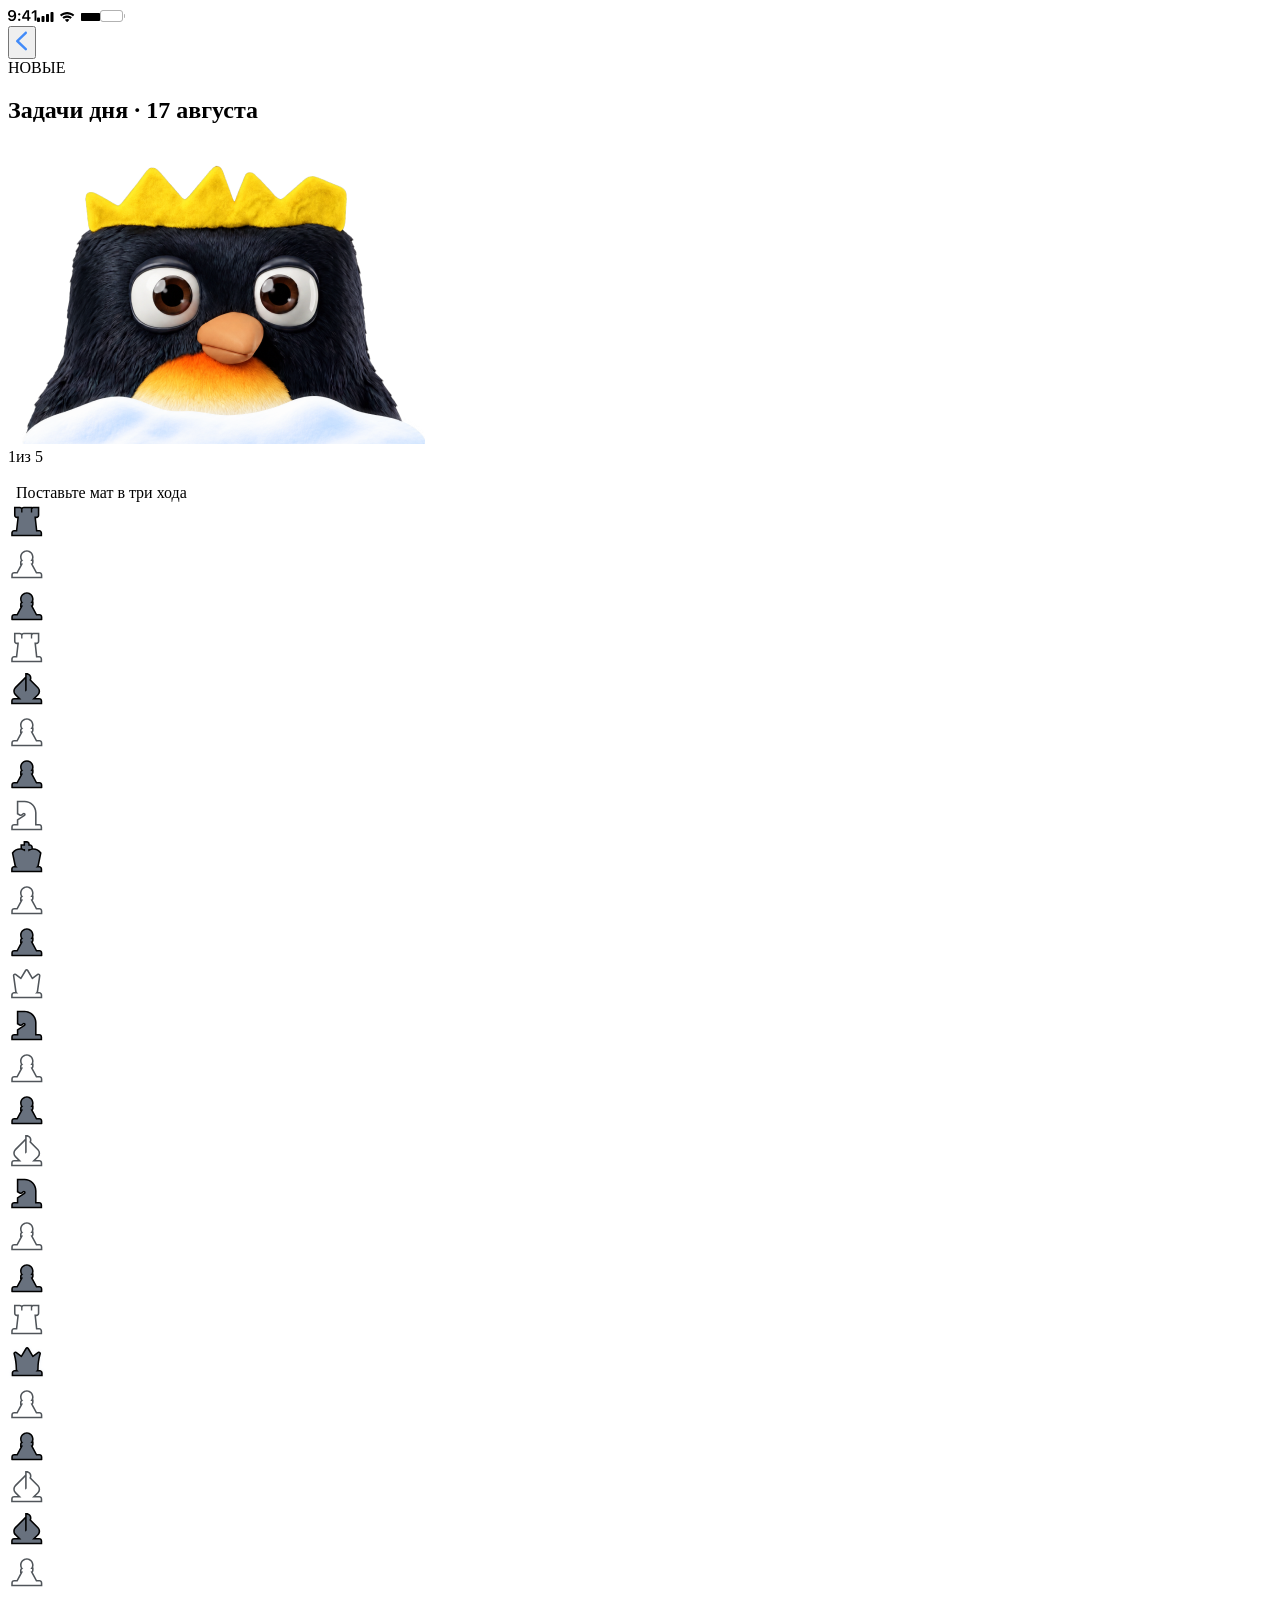
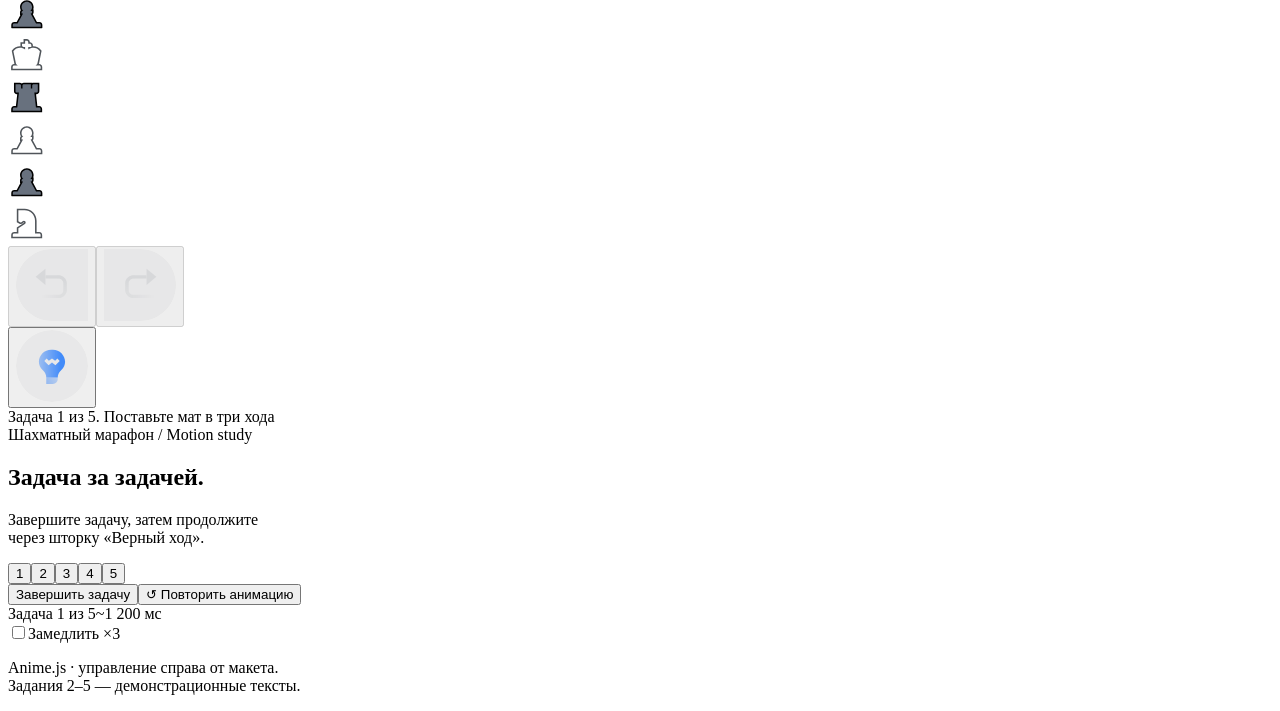
==== daily-tasks-animation/index.html @ 8bf57695 "Add approved daily tasks prototype with Figma artwork and result sheet" ====
<!doctype html><html lang="ru"><meta charset="utf-8"><meta name="viewport" content="width=device-width,initial-scale=1"><title>Шахматный марафон · Задачи дня</title><link rel="stylesheet" href="styles.css"><main class="studio"><section class="device" aria-label="Экран задач дня"><div class="statusbar"><img class="time" src="[data-uri]" alt="9:41"><img class="signal" src="[data-uri]" alt=""><img class="battery" src="[data-uri]" alt=""></div><div class="appbar"><button class="back" aria-label="Назад"><img src="[data-uri]" alt=""></button><div class="progress"><i></i></div></div><div class="task-card"><div class="caption">НОВЫЕ</div><h2>Задачи дня · 17 августа</h2></div><img class="mascot" src="[data-uri]" alt="Пингвин в короне"><div class="count" aria-hidden="true"><span class="digit-window"><span id="digit" class="digit">1</span><span id="incoming" class="digit"></span></span><span>из 5</span></div><div class="bubble" id="bubble" aria-hidden="true"><img class="tail" src="[data-uri]" alt=""><span id="copy">Поставьте мат в три хода</span></div><div class="board" aria-label="Шахматная доска"><div class="square light" style="left:0px;top:0px"><span class="piece"><img src="[data-uri]" alt=""></span></div><div class="square light" style="left:0px;top:84px"></div><div class="square light" style="left:0px;top:168px"></div><div class="square light" style="left:0px;top:252px"><span class="piece"><img src="[data-uri]" alt=""></span></div><div class="square light" style="left:294px;top:42px"><span class="piece"><img src="[data-uri]" alt=""></span></div><div class="square light" style="left:294px;top:126px"></div><div class="square light" style="left:294px;top:210px"></div><div class="square light" style="left:294px;top:294px"><span class="piece"><img src="[data-uri]" alt=""></span></div><div class="square light" style="left:84px;top:0px"><span class="piece"><img src="[data-uri]" alt=""></span></div><div class="square light" style="left:84px;top:84px"></div><div class="square light" style="left:84px;top:168px"></div><div class="square light" style="left:84px;top:252px"><span class="piece"><img src="[data-uri]" alt=""></span></div><div class="square light" style="left:42px;top:42px"><span class="piece"><img src="[data-uri]" alt=""></span></div><div class="square light" style="left:42px;top:126px"></div><div class="square light" style="left:42px;top:210px"></div><div class="square light" style="left:42px;top:294px"><span class="piece"><img src="[data-uri]" alt=""></span></div><div class="square light" style="left:168px;top:-0.583251953125px"><span class="piece"><img src="[data-uri]" alt=""></span></div><div class="square light" style="left:168px;top:84px"></div><div class="square light" style="left:168px;top:168px"></div><div class="square light" style="left:168px;top:252px"><span class="piece"><img src="[data-uri]" alt=""></span></div><div class="square light" style="left:126px;top:42px"><span class="piece"><img src="[data-uri]" alt=""></span></div><div class="square light" style="left:126px;top:126px"></div><div class="square light" style="left:126px;top:210px"></div><div class="square light" style="left:126px;top:294px"><span class="piece"><img src="[data-uri]" alt=""></span></div><div class="square light" style="left:252px;top:0px"><span class="piece"><img src="[data-uri]" alt=""></span></div><div class="square light" style="left:252px;top:84px"></div><div class="square light" style="left:252px;top:168px"></div><div class="square light" style="left:252px;top:252px"><span class="piece"><img src="[data-uri]" alt=""></span></div><div class="square light" style="left:210px;top:42px"><span class="piece"><img src="[data-uri]" alt=""></span></div><div class="square light" style="left:210px;top:126px"></div><div class="square light" style="left:210px;top:210px"></div><div class="square light" style="left:210px;top:294px"><span class="piece"><img src="[data-uri]" alt=""></span></div><div class="square dark" style="left:42px;top:0px"><span class="piece"><img src="[data-uri]" alt=""></span></div><div class="square dark" style="left:42px;top:84px"></div><div class="square dark" style="left:42px;top:168px"></div><div class="square dark" style="left:42px;top:252px"><span class="piece"><img src="[data-uri]" alt=""></span></div><div class="square dark" style="left:0px;top:42px"><span class="piece"><img src="[data-uri]" alt=""></span></div><div class="square dark" style="left:0px;top:126px"></div><div class="square dark" style="left:0px;top:210px"></div><div class="square dark" style="left:0px;top:294px"><span class="piece"><img src="[data-uri]" alt=""></span></div><div class="square dark" style="left:126px;top:0px"><span class="piece"><img src="[data-uri]" alt=""></span></div><div class="square dark" style="left:126px;top:84px"></div><div class="square dark" style="left:126px;top:168px"></div><div class="square dark" style="left:126px;top:252px"><span class="piece"><img src="[data-uri]" alt=""></span></div><div class="square dark" style="left:84px;top:42px"><span class="piece"><img src="[data-uri]" alt=""></span></div><div class="square dark" style="left:84px;top:126px"></div><div class="square dark" style="left:84px;top:210px"></div><div class="square dark" style="left:84px;top:294px"><span class="piece"><img src="[data-uri]" alt=""></span></div><div class="square dark" style="left:210px;top:0px"><span class="piece"><img src="[data-uri]" alt=""></span></div><div class="square dark" style="left:210px;top:84px"></div><div class="square dark" style="left:210px;top:168px"></div><div class="square dark" style="left:210px;top:252px"><span class="piece"><img src="[data-uri]" alt=""></span></div><div class="square dark" style="left:168px;top:42px"><span class="piece"><img src="[data-uri]" alt=""></span></div><div class="square dark" style="left:168px;top:126px"></div><div class="square dark" style="left:168px;top:210px"></div><div class="square dark" style="left:168px;top:294px"><span class="piece"><img src="[data-uri]" alt=""></span></div><div class="square dark" style="left:294px;top:0px"><span class="piece"><img src="[data-uri]" alt=""></span></div><div class="square dark" style="left:294px;top:84px"></div><div class="square dark" style="left:294px;top:168px"></div><div class="square dark" style="left:294px;top:252px"><span class="piece"><img src="[data-uri]" alt=""></span></div><div class="square dark" style="left:252px;top:42px"><span class="piece"><img src="[data-uri]" alt=""></span></div><div class="square dark" style="left:252px;top:126px"></div><div class="square dark" style="left:252px;top:210px"></div><div class="square dark" style="left:252px;top:294px"><span class="piece"><img src="[data-uri]" alt=""></span></div></div><div class="footer"><div class="history"><button disabled aria-label="Назад"><img src="[data-uri]" alt=""></button><button disabled aria-label="Вперёд"><img src="[data-uri]" alt=""></button></div><button class="hint" aria-label="Повторить подсказку"><img src="[data-uri]" alt=""></button></div><span class="sr" id="announcement" role="status">Задача 1 из 5. Поставьте мат в три хода</span><section class="result-sheet" id="result-sheet" role="dialog" aria-labelledby="result-title" hidden><div class="sheet-handle"><i></i></div><div class="sheet-heading"><img src="[data-uri]" alt=""><h2 id="result-title">Верный ход</h2></div><div class="sheet-actions"><button id="continue-task">Ого, погнали дальше</button></div><div class="sheet-system"><i></i></div></section></section><aside class="panel"><div class="eyebrow">Шахматный марафон / Motion study</div><h1>Задача за задачей.</h1><p>Завершите задачу, затем продолжите<br>через шторку «Верный ход».</p><div class="choices" aria-label="Выбрать задачу"><button data-task="1" aria-pressed="true">1</button><button data-task="2" aria-pressed="false">2</button><button data-task="3" aria-pressed="false">3</button><button data-task="4" aria-pressed="false">4</button><button data-task="5" aria-pressed="false">5</button></div><button class="primary" id="next">Завершить задачу</button><button class="secondary" id="replay">↺ Повторить анимацию</button><div class="status"><span id="phase">Задача 1 из 5</span><span id="duration">~1 200 мс</span></div><label class="toggle"><input type="checkbox" id="slow">Замедлить ×3</label><p class="note">Anime.js · управление справа от макета.<br>Задания 2–5 — демонстрационные тексты.</p></aside></main><script src="vendor/anime.min.js"></script><script src="app.js"></script></html>
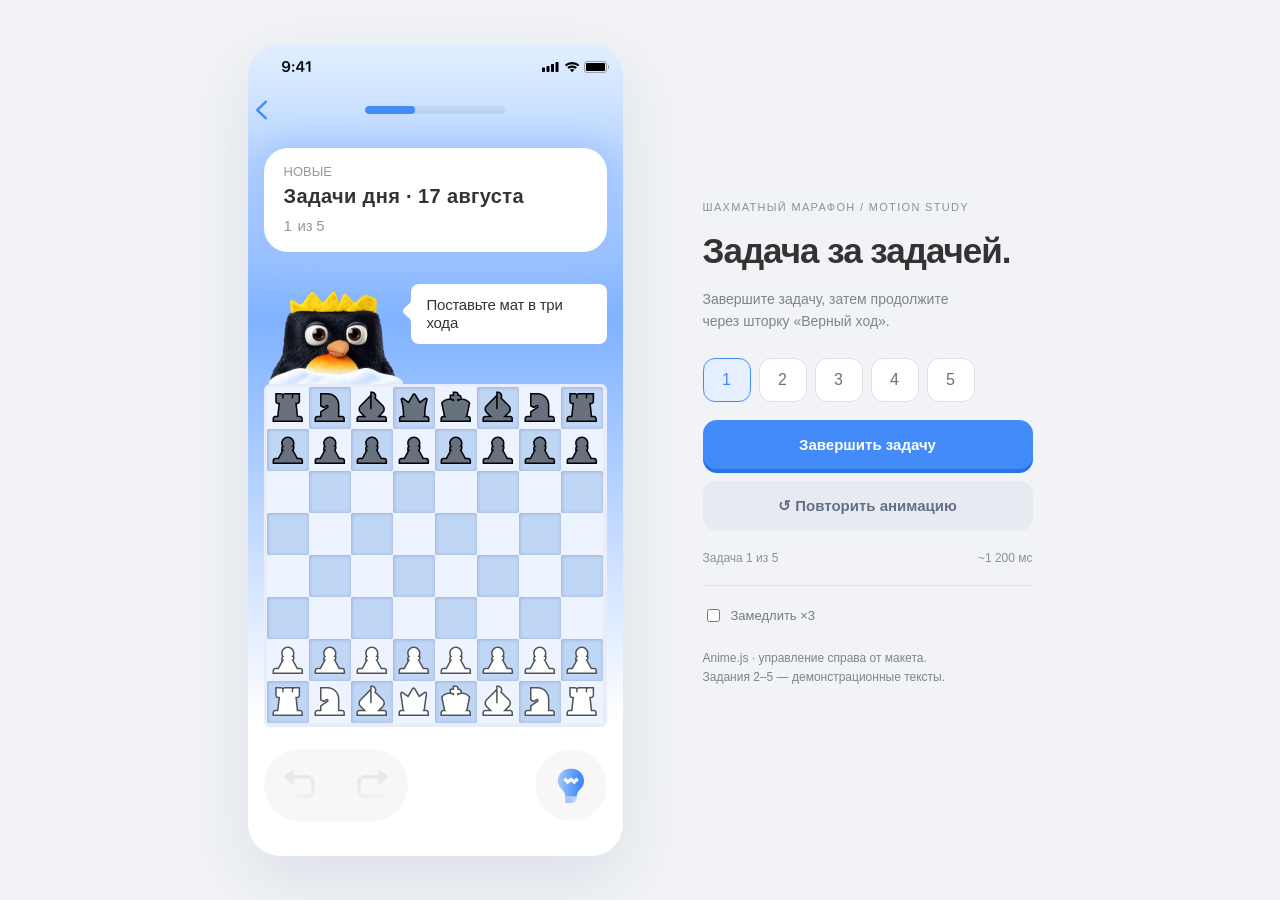
==== commit f2d389d3: "Animate completed-task progress: index.html" ====
--- a/daily-tasks-animation/index.html
+++ b/daily-tasks-animation/index.html
@@ -1 +1 @@
-<!doctype html><html lang="ru"><meta charset="utf-8"><meta name="viewport" content="width=device-width,initial-scale=1"><title>Шахматный марафон · Задачи дня</title><link rel="stylesheet" href="styles.css"><main class="studio"><section class="device" aria-label="Экран задач дня"><div class="statusbar"><img class="time" src="[data-uri]" alt="9:41"><img class="signal" src="[data-uri]" alt=""><img class="battery" src="[data-uri]" alt=""></div><div class="appbar"><button class="back" aria-label="Назад"><img src="[data-uri]" alt=""></button><div class="progress"><i></i></div></div><div class="task-card"><div class="caption">НОВЫЕ</div><h2>Задачи дня · 17 августа</h2></div><img class="mascot" src="[data-uri]" alt="Пингвин в короне"><div class="count" aria-hidden="true"><span class="digit-window"><span id="digit" class="digit">1</span><span id="incoming" class="digit"></span></span><span>из 5</span></div><div class="bubble" id="bubble" aria-hidden="true"><img class="tail" src="[data-uri]" alt=""><span id="copy">Поставьте мат в три хода</span></div><div class="board" aria-label="Шахматная доска"><div class="square light" style="left:0px;top:0px"><span class="piece"><img src="[data-uri]" alt=""></span></div><div class="square light" style="left:0px;top:84px"></div><div class="square light" style="left:0px;top:168px"></div><div class="square light" style="left:0px;top:252px"><span class="piece"><img src="[data-uri]" alt=""></span></div><div class="square light" style="left:294px;top:42px"><span class="piece"><img src="[data-uri]" alt=""></span></div><div class="square light" style="left:294px;top:126px"></div><div class="square light" style="left:294px;top:210px"></div><div class="square light" style="left:294px;top:294px"><span class="piece"><img src="[data-uri]" alt=""></span></div><div class="square light" style="left:84px;top:0px"><span class="piece"><img src="[data-uri]" alt=""></span></div><div class="square light" style="left:84px;top:84px"></div><div class="square light" style="left:84px;top:168px"></div><div class="square light" style="left:84px;top:252px"><span class="piece"><img src="[data-uri]" alt=""></span></div><div class="square light" style="left:42px;top:42px"><span class="piece"><img src="[data-uri]" alt=""></span></div><div class="square light" style="left:42px;top:126px"></div><div class="square light" style="left:42px;top:210px"></div><div class="square light" style="left:42px;top:294px"><span class="piece"><img src="[data-uri]" alt=""></span></div><div class="square light" style="left:168px;top:-0.583251953125px"><span class="piece"><img src="[data-uri]" alt=""></span></div><div class="square light" style="left:168px;top:84px"></div><div class="square light" style="left:168px;top:168px"></div><div class="square light" style="left:168px;top:252px"><span class="piece"><img src="[data-uri]" alt=""></span></div><div class="square light" style="left:126px;top:42px"><span class="piece"><img src="[data-uri]" alt=""></span></div><div class="square light" style="left:126px;top:126px"></div><div class="square light" style="left:126px;top:210px"></div><div class="square light" style="left:126px;top:294px"><span class="piece"><img src="[data-uri]" alt=""></span></div><div class="square light" style="left:252px;top:0px"><span class="piece"><img src="[data-uri]" alt=""></span></div><div class="square light" style="left:252px;top:84px"></div><div class="square light" style="left:252px;top:168px"></div><div class="square light" style="left:252px;top:252px"><span class="piece"><img src="[data-uri]" alt=""></span></div><div class="square light" style="left:210px;top:42px"><span class="piece"><img src="[data-uri]" alt=""></span></div><div class="square light" style="left:210px;top:126px"></div><div class="square light" style="left:210px;top:210px"></div><div class="square light" style="left:210px;top:294px"><span class="piece"><img src="[data-uri]" alt=""></span></div><div class="square dark" style="left:42px;top:0px"><span class="piece"><img src="[data-uri]" alt=""></span></div><div class="square dark" style="left:42px;top:84px"></div><div class="square dark" style="left:42px;top:168px"></div><div class="square dark" style="left:42px;top:252px"><span class="piece"><img src="[data-uri]" alt=""></span></div><div class="square dark" style="left:0px;top:42px"><span class="piece"><img src="[data-uri]" alt=""></span></div><div class="square dark" style="left:0px;top:126px"></div><div class="square dark" style="left:0px;top:210px"></div><div class="square dark" style="left:0px;top:294px"><span class="piece"><img src="[data-uri]" alt=""></span></div><div class="square dark" style="left:126px;top:0px"><span class="piece"><img src="[data-uri]" alt=""></span></div><div class="square dark" style="left:126px;top:84px"></div><div class="square dark" style="left:126px;top:168px"></div><div class="square dark" style="left:126px;top:252px"><span class="piece"><img src="[data-uri]" alt=""></span></div><div class="square dark" style="left:84px;top:42px"><span class="piece"><img src="[data-uri]" alt=""></span></div><div class="square dark" style="left:84px;top:126px"></div><div class="square dark" style="left:84px;top:210px"></div><div class="square dark" style="left:84px;top:294px"><span class="piece"><img src="[data-uri]" alt=""></span></div><div class="square dark" style="left:210px;top:0px"><span class="piece"><img src="[data-uri]" alt=""></span></div><div class="square dark" style="left:210px;top:84px"></div><div class="square dark" style="left:210px;top:168px"></div><div class="square dark" style="left:210px;top:252px"><span class="piece"><img src="[data-uri]" alt=""></span></div><div class="square dark" style="left:168px;top:42px"><span class="piece"><img src="[data-uri]" alt=""></span></div><div class="square dark" style="left:168px;top:126px"></div><div class="square dark" style="left:168px;top:210px"></div><div class="square dark" style="left:168px;top:294px"><span class="piece"><img src="[data-uri]" alt=""></span></div><div class="square dark" style="left:294px;top:0px"><span class="piece"><img src="[data-uri]" alt=""></span></div><div class="square dark" style="left:294px;top:84px"></div><div class="square dark" style="left:294px;top:168px"></div><div class="square dark" style="left:294px;top:252px"><span class="piece"><img src="[data-uri]" alt=""></span></div><div class="square dark" style="left:252px;top:42px"><span class="piece"><img src="[data-uri]" alt=""></span></div><div class="square dark" style="left:252px;top:126px"></div><div class="square dark" style="left:252px;top:210px"></div><div class="square dark" style="left:252px;top:294px"><span class="piece"><img src="[data-uri]" alt=""></span></div></div><div class="footer"><div class="history"><button disabled aria-label="Назад"><img src="[data-uri]" alt=""></button><button disabled aria-label="Вперёд"><img src="[data-uri]" alt=""></button></div><button class="hint" aria-label="Повторить подсказку"><img src="[data-uri]" alt=""></button></div><span class="sr" id="announcement" role="status">Задача 1 из 5. Поставьте мат в три хода</span><section class="result-sheet" id="result-sheet" role="dialog" aria-labelledby="result-title" hidden><div class="sheet-handle"><i></i></div><div class="sheet-heading"><img src="[data-uri]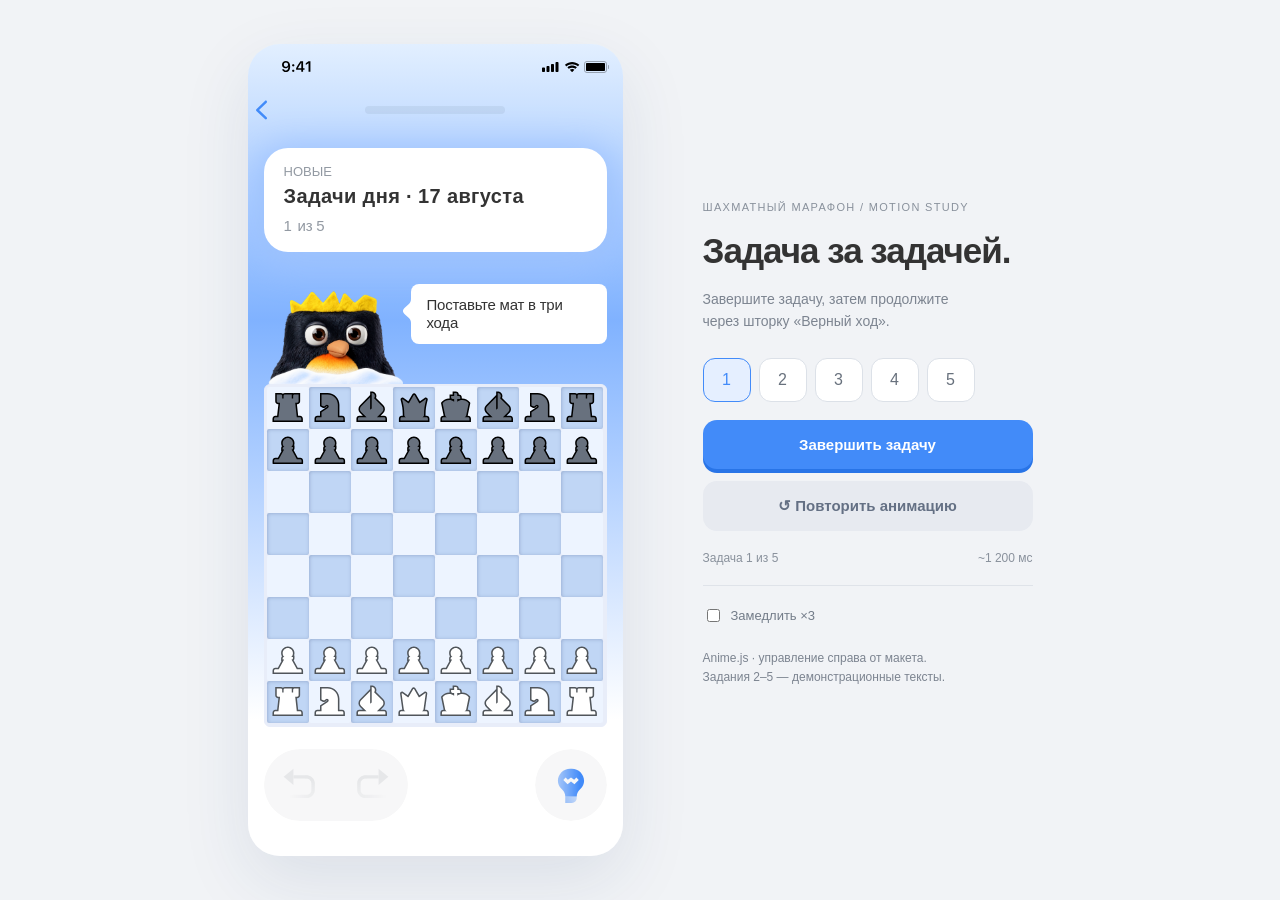
==== commit a1184ecc: "Remove progress gloss and use GitHub Pages: index.html" ====
--- a/daily-tasks-animation/index.html
+++ b/daily-tasks-animation/index.html
@@ -1 +1 @@
-<!doctype html><html lang="ru"><meta charset="utf-8"><meta name="viewport" content="width=device-width,initial-scale=1"><title>Шахматный марафон · Задачи дня</title><link rel="stylesheet" href="styles.css"><main class="studio"><section class="device" aria-label="Экран задач дня"><div class="statusbar"><img class="time" src="[data-uri]" alt="9:41"><img class="signal" src="[data-uri]" alt=""><img class="battery" src="[data-uri]" alt=""></div><div class="appbar"><button class="back" aria-label="Назад"><img src="[data-uri]" alt=""></button><div class="progress" role="progressbar" aria-label="Пройденные задачи" aria-valuemin="0" aria-valuemax="5" aria-valuenow="0"><i id="progress-fill"><b class="progress-highlight"></b><b class="progress-sheen"></b></i></div></div><div class="task-card"><div class="caption">НОВЫЕ</div><h2>Задачи дня · 17 августа</h2></div><img class="mascot" src="[data-uri]" alt="Пингвин в короне"><div class="count" aria-hidden="true"><span class="digit-window"><span id="digit" class="digit">1</span><span id="incoming" class="digit"></span></span><span>из 5</span></div><div class="bubble" id="bubble" aria-hidden="true"><img class="tail" src="[data-uri]" alt=""><span id="copy">Поставьте мат в три хода</span></div><div class="board" aria-label="Шахматная доска"><div class="square light" style="left:0px;top:0px"><span class="piece"><img src="[data-uri]" alt=""></span></div><div class="square light" style="left:0px;top:84px"></div><div class="square light" style="left:0px;top:168px"></div><div class="square light" style="left:0px;top:252px"><span class="piece"><img src="[data-uri]" alt=""></span></div><div class="square light" style="left:294px;top:42px"><span class="piece"><img src="[data-uri]" alt=""></span></div><div class="square light" style="left:294px;top:126px"></div><div class="square light" style="left:294px;top:210px"></div><div class="square light" style="left:294px;top:294px"><span class="piece"><img src="[data-uri]" alt=""></span></div><div class="square light" style="left:84px;top:0px"><span class="piece"><img src="[data-uri]" alt=""></span></div><div class="square light" style="left:84px;top:84px"></div><div class="square light" style="left:84px;top:168px"></div><div class="square light" style="left:84px;top:252px"><span class="piece"><img src="[data-uri]" alt=""></span></div><div class="square light" style="left:42px;top:42px"><span class="piece"><img src="[data-uri]" alt=""></span></div><div class="square light" style="left:42px;top:126px"></div><div class="square light" style="left:42px;top:210px"></div><div class="square light" style="left:42px;top:294px"><span class="piece"><img src="[data-uri]" alt=""></span></div><div class="square light" style="left:168px;top:-0.583251953125px"><span class="piece"><img src="[data-uri]" alt=""></span></div><div class="square light" style="left:168px;top:84px"></div><div class="square light" style="left:168px;top:168px"></div><div class="square light" style="left:168px;top:252px"><span class="piece"><img src="[data-uri]" alt=""></span></div><div class="square light" style="left:126px;top:42px"><span class="piece"><img src="[data-uri]" alt=""></span></div><div class="square light" style="left:126px;top:126px"></div><div class="square light" style="left:126px;top:210px"></div><div class="square light" style="left:126px;top:294px"><span class="piece"><img src="[data-uri]" alt=""></span></div><div class="square light" style="left:252px;top:0px"><span class="piece"><img src="[data-uri]" alt=""></span></div><div class="square light" style="left:252px;top:84px"></div><div class="square light" style="left:252px;top:168px"></div><div class="square light" style="left:252px;top:252px"><span class="piece"><img src="[data-uri]" alt=""></span></div><div class="square light" style="left:210px;top:42px"><span class="piece"><img src="[data-uri]" alt=""></span></div><div class="square light" style="left:210px;top:126px"></div><div class="square light" style="left:210px;top:210px"></div><div class="square light" style="left:210px;top:294px"><span class="piece"><img src="[data-uri]" alt=""></span></div><div class="square dark" style="left:42px;top:0px"><span class="piece"><img src="[data-uri]" alt=""></span></div><div class="square dark" style="left:42px;top:84px"></div><div class="square dark" style="left:42px;top:168px"></div><div class="square dark" style="left:42px;top:252px"><span class="piece"><img src="[data-uri]" alt=""></span></div><div class="square dark" style="left:0px;top:42px"><span class="piece"><img src="[data-uri]" alt=""></span></div><div class="square dark" style="left:0px;top:126px"></div><div class="square dark" style="left:0px;top:210px"></div><div class="square dark" style="left:0px;top:294px"><span class="piece"><img src="[data-uri]" alt=""></span></div><div class="square dark" style="left:126px;top:0px"><span class="piece"><img src="[data-uri]" alt=""></span></div><div class="square dark" style="left:126px;top:84px"></div><div class="square dark" style="left:126px;top:168px"></div><div class="square dark" style="left:126px;top:252px"><span class="piece"><img src="[data-uri]" alt=""></span></div><div class="square dark" style="left:84px;top:42px"><span class="piece"><img src="[data-uri]" alt=""></span></div><div class="square dark" style="left:84px;top:126px"></div><div class="square dark" style="left:84px;top:210px"></div><div class="square dark" style="left:84px;top:294px"><span class="piece"><img src="[data-uri]" alt=""></span></div><div class="square dark" style="left:210px;top:0px"><span class="piece"><img src="[data-uri]" alt=""></span></div><div class="square dark" style="left:210px;top:84px"></div><div class="square dark" style="left:210px;top:168px"></div><div class="square dark" style="left:210px;top:252px"><span class="piece"><img src="[data-uri]" alt=""></span></div><div class="square dark" style="left:168px;top:42px"><span class="piece"><img src="[data-uri]" alt=""></span></div><div class="square dark" style="left:168px;top:126px"></div><div class="square dark" style="left:168px;top:210px"></div><div class="square dark" style="left:168px;top:294px"><span class="piece"><img src="[data-uri]" alt=""></span></div><div class="square dark" style="left:294px;top:0px"><span class="piece"><img src="[data-uri]" alt=""></span></div><div class="square dark" style="left:294px;top:84px"></div><div class="square dark" style="left:294px;top:168px"></div><div class="square dark" style="left:294px;top:252px"><span class="piece"><img src="[data-uri]" alt=""></span></div><div class="square dark" style="left:252px;top:42px"><span class="piece"><img src="[data-uri]" alt=""></span></div><div class="square dark" style="left:252px;top:126px"></div><div class="square dark" style="left:252px;top:210px"></div><div class="square dark" style="left:252px;top:294px"><span class="piece"><img src="[data-uri]" alt=""></span></div></div><div class="footer"><div class="history"><button disabled aria-label="Назад"><img src="[data-uri]" alt=""></button><button disabled aria-label="Вперёд"><img src="[data-uri]" alt=""></button></div><button class="hint" aria-label="Повторить подсказку"><img src="[data-uri]" alt=""></button></div><span class="sr" id="announcement" role="status">Задача 1 из 5. Поставьте мат в три хода</span><section class="result-sheet" id="result-sheet" role="dialog" aria-labelledby="result-title" hidden><div class="sheet-handle"><i></i></div><div class="sheet-heading"><img src="[data-uri]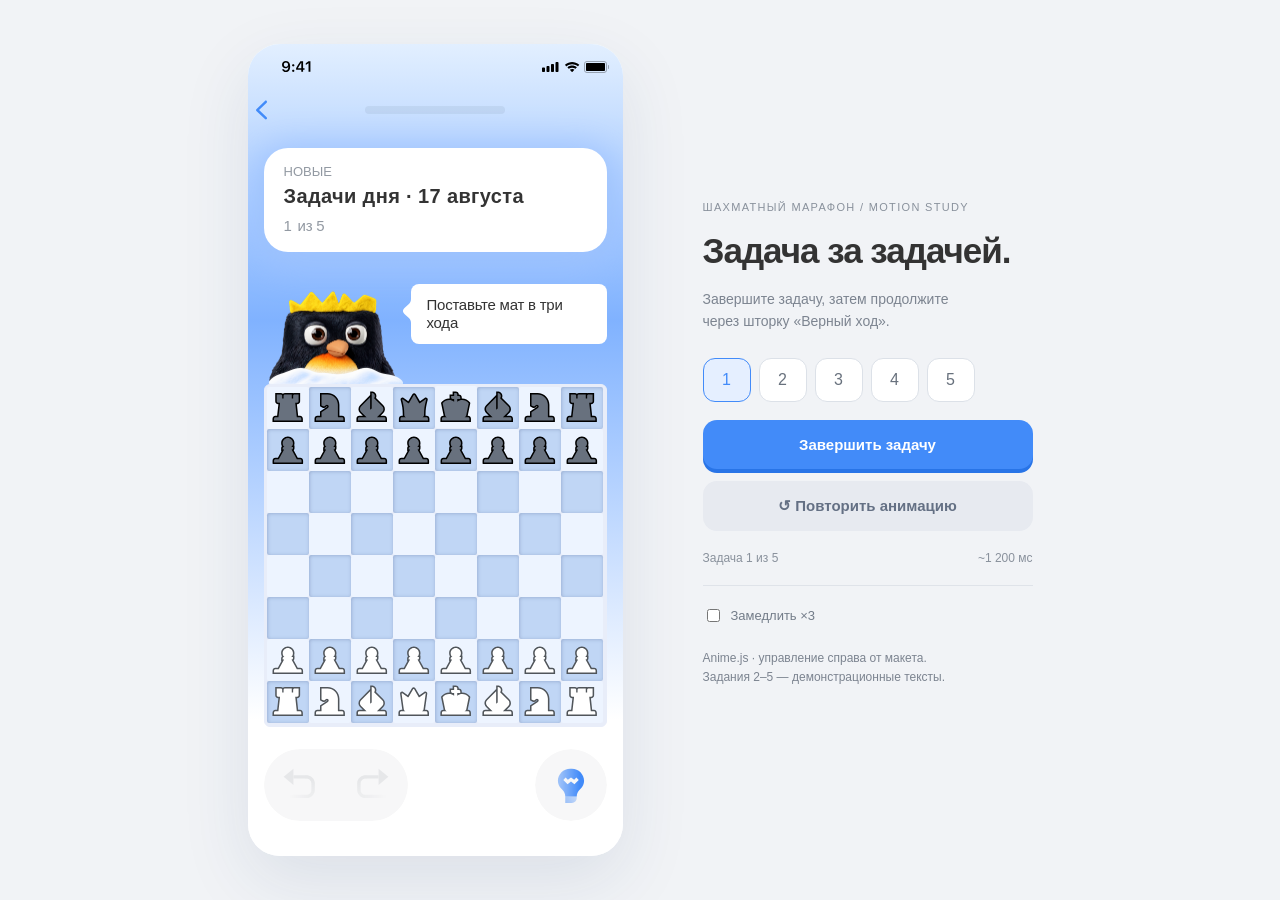
==== commit 9db9d628: "Animate the daily tasks finale" ====
--- a/daily-tasks-animation/index.html
+++ b/daily-tasks-animation/index.html
@@ -1 +1,7 @@
-<!doctype html><html lang="ru"><meta charset="utf-8"><meta name="viewport" content="width=device-width,initial-scale=1"><title>Шахматный марафон · Задачи дня</title><link rel="stylesheet" href="styles.css"><main class="studio"><section class="device" aria-label="Экран задач дня"><div class="statusbar"><img class="time" src="[data-uri]" alt="9:41"><img class="signal" src="[data-uri]" alt=""><img class="battery" src="[data-uri]" alt=""></div><div class="appbar"><button class="back" aria-label="Назад"><img src="[data-uri]" alt=""></button><div class="progress" role="progressbar" aria-label="Пройденные задачи" aria-valuemin="0" aria-valuemax="5" aria-valuenow="0"><i id="progress-fill"></i></div></div><div class="task-card"><div class="caption">НОВЫЕ</div><h2>Задачи дня · 17 августа</h2></div><img class="mascot" src="[data-uri]" alt="Пингвин в короне"><div class="count" aria-hidden="true"><span class="digit-window"><span id="digit" class="digit">1</span><span id="incoming" class="digit"></span></span><span>из 5</span></div><div class="bubble" id="bubble" aria-hidden="true"><img class="tail" src="[data-uri]" alt=""><span id="copy">Поставьте мат в три хода</span></div><div class="board" aria-label="Шахматная доска"><div class="square light" style="left:0px;top:0px"><span class="piece"><img src="[data-uri]" alt=""></span></div><div class="square light" style="left:0px;top:84px"></div><div class="square light" style="left:0px;top:168px"></div><div class="square light" style="left:0px;top:252px"><span class="piece"><img src="[data-uri]" alt=""></span></div><div class="square light" style="left:294px;top:42px"><span class="piece"><img src="[data-uri]" alt=""></span></div><div class="square light" style="left:294px;top:126px"></div><div class="square light" style="left:294px;top:210px"></div><div class="square light" style="left:294px;top:294px"><span class="piece"><img src="[data-uri]" alt=""></span></div><div class="square light" style="left:84px;top:0px"><span class="piece"><img src="[data-uri]" alt=""></span></div><div class="square light" style="left:84px;top:84px"></div><div class="square light" style="left:84px;top:168px"></div><div class="square light" style="left:84px;top:252px"><span class="piece"><img src="[data-uri]" alt=""></span></div><div class="square light" style="left:42px;top:42px"><span class="piece"><img src="[data-uri]" alt=""></span></div><div class="square light" style="left:42px;top:126px"></div><div class="square light" style="left:42px;top:210px"></div><div class="square light" style="left:42px;top:294px"><span class="piece"><img src="[data-uri]" alt=""></span></div><div class="square light" style="left:168px;top:-0.583251953125px"><span class="piece"><img src="[data-uri]" alt=""></span></div><div class="square light" style="left:168px;top:84px"></div><div class="square light" style="left:168px;top:168px"></div><div class="square light" style="left:168px;top:252px"><span class="piece"><img src="[data-uri]" alt=""></span></div><div class="square light" style="left:126px;top:42px"><span class="piece"><img src="[data-uri]" alt=""></span></div><div class="square light" style="left:126px;top:126px"></div><div class="square light" style="left:126px;top:210px"></div><div class="square light" style="left:126px;top:294px"><span class="piece"><img src="[data-uri]" alt=""></span></div><div class="square light" style="left:252px;top:0px"><span class="piece"><img src="[data-uri]" alt=""></span></div><div class="square light" style="left:252px;top:84px"></div><div class="square light" style="left:252px;top:168px"></div><div class="square light" style="left:252px;top:252px"><span class="piece"><img src="[data-uri]" alt=""></span></div><div class="square light" style="left:210px;top:42px"><span class="piece"><img src="[data-uri]" alt=""></span></div><div class="square light" style="left:210px;top:126px"></div><div class="square light" style="left:210px;top:210px"></div><div class="square light" style="left:210px;top:294px"><span class="piece"><img src="[data-uri]" alt=""></span></div><div class="square dark" style="left:42px;top:0px"><span class="piece"><img src="[data-uri]" alt=""></span></div><div class="square dark" style="left:42px;top:84px"></div><div class="square dark" style="left:42px;top:168px"></div><div class="square dark" style="left:42px;top:252px"><span class="piece"><img src="[data-uri]" alt=""></span></div><div class="square dark" style="left:0px;top:42px"><span class="piece"><img src="[data-uri]" alt=""></span></div><div class="square dark" style="left:0px;top:126px"></div><div class="square dark" style="left:0px;top:210px"></div><div class="square dark" style="left:0px;top:294px"><span class="piece"><img src="[data-uri]" alt=""></span></div><div class="square dark" style="left:126px;top:0px"><span class="piece"><img src="[data-uri]" alt=""></span></div><div class="square dark" style="left:126px;top:84px"></div><div class="square dark" style="left:126px;top:168px"></div><div class="square dark" style="left:126px;top:252px"><span class="piece"><img src="[data-uri]" alt=""></span></div><div class="square dark" style="left:84px;top:42px"><span class="piece"><img src="[data-uri]" alt=""></span></div><div class="square dark" style="left:84px;top:126px"></div><div class="square dark" style="left:84px;top:210px"></div><div class="square dark" style="left:84px;top:294px"><span class="piece"><img src="[data-uri]" alt=""></span></div><div class="square dark" style="left:210px;top:0px"><span class="piece"><img src="[data-uri]" alt=""></span></div><div class="square dark" style="left:210px;top:84px"></div><div class="square dark" style="left:210px;top:168px"></div><div class="square dark" style="left:210px;top:252px"><span class="piece"><img src="[data-uri]" alt=""></span></div><div class="square dark" style="left:168px;top:42px"><span class="piece"><img src="[data-uri]" alt=""></span></div><div class="square dark" style="left:168px;top:126px"></div><div class="square dark" style="left:168px;top:210px"></div><div class="square dark" style="left:168px;top:294px"><span class="piece"><img src="[data-uri]" alt=""></span></div><div class="square dark" style="left:294px;top:0px"><span class="piece"><img src="[data-uri]" alt=""></span></div><div class="square dark" style="left:294px;top:84px"></div><div class="square dark" style="left:294px;top:168px"></div><div class="square dark" style="left:294px;top:252px"><span class="piece"><img src="[data-uri]" alt=""></span></div><div class="square dark" style="left:252px;top:42px"><span class="piece"><img src="[data-uri]" alt=""></span></div><div class="square dark" style="left:252px;top:126px"></div><div class="square dark" style="left:252px;top:210px"></div><div class="square dark" style="left:252px;top:294px"><span class="piece"><img src="[data-uri]" alt=""></span></div></div><div class="footer"><div class="history"><button disabled aria-label="Назад"><img src="[data-uri]" alt=""></button><button disabled aria-label="Вперёд"><img src="[data-uri]" alt=""></button></div><button class="hint" aria-label="Повторить подсказку"><img src="[data-uri]" alt=""></button></div><span class="sr" id="announcement" role="status">Задача 1 из 5. Поставьте мат в три хода</span><section class="result-sheet" id="result-sheet" role="dialog" aria-labelledby="result-title" hidden><div class="sheet-handle"><i></i></div><div class="sheet-heading"><img src="[data-uri]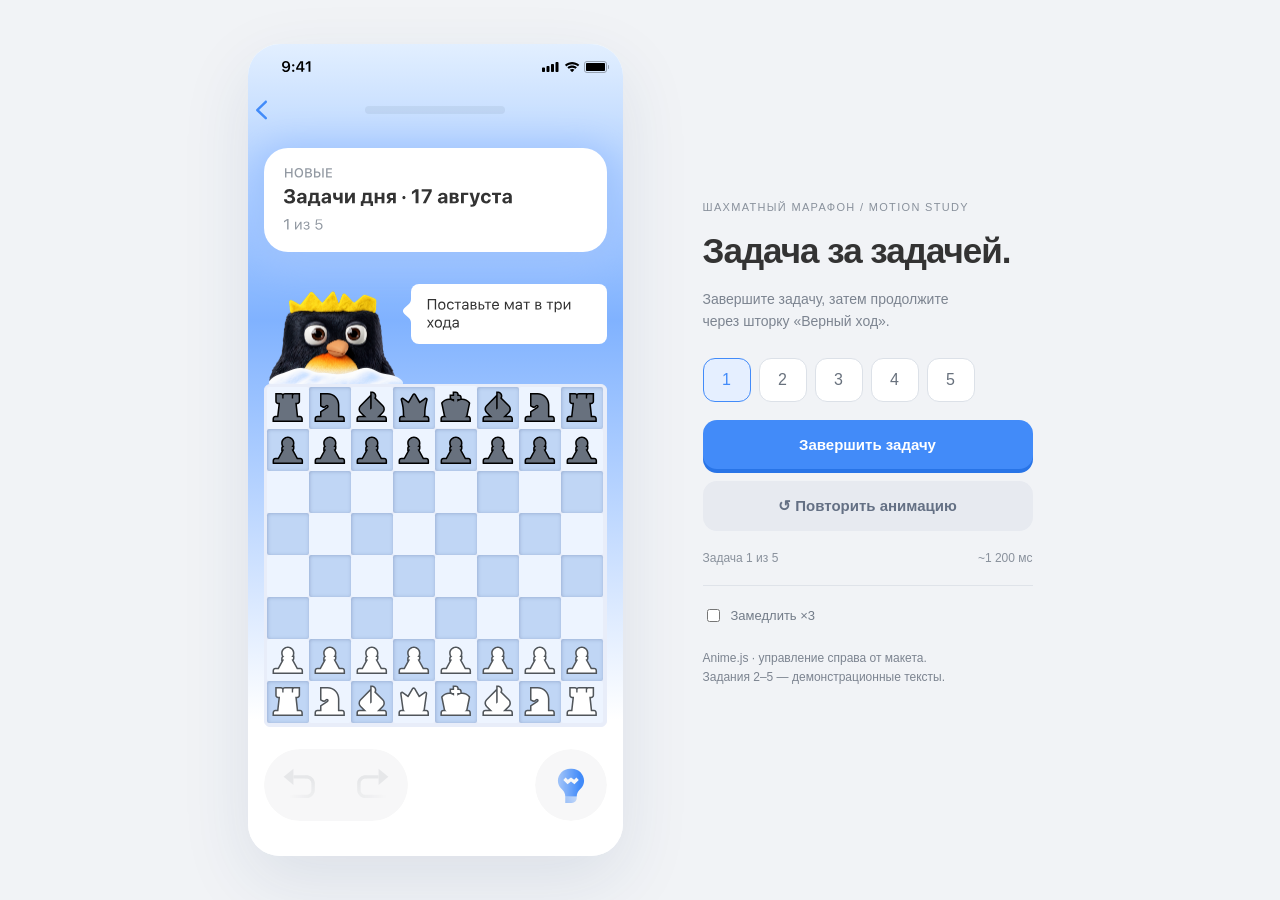
==== commit 3127c790: "Match first-task typography to Figma" ====
--- a/daily-tasks-animation/index.html
+++ b/daily-tasks-animation/index.html
@@ -1,7 +1,36 @@
-<!doctype html><html lang="ru"><meta charset="utf-8"><meta name="viewport" content="width=device-width,initial-scale=1"><title>Шахматный марафон · Задачи дня</title><link rel="stylesheet" href="styles.css"><main class="studio"><section class="device" aria-label="Экран задач дня">
-<div class="task-scene"><div class="statusbar"><img class="time" src="[data-uri]" alt="9:41"><img class="signal" src="[data-uri]" alt=""><img class="battery" src="[data-uri]" alt=""></div><div class="appbar"><button class="back" aria-label="Назад"><img src="[data-uri]" alt=""></button><div class="progress" role="progressbar" aria-label="Пройденные задачи" aria-valuemin="0" aria-valuemax="5" aria-valuenow="0"><i id="progress-fill"></i></div></div><div class="task-card"><div class="caption">НОВЫЕ</div><h2>Задачи дня · 17 августа</h2></div><div class="mascot">
+<!doctype html><html lang="ru"><meta charset="utf-8"><meta name="viewport" content="width=device-width,initial-scale=1"><title>Шахматный марафон · Задачи дня</title><link rel="stylesheet" href="styles.css?v=task-type-1"><link rel="preload" as="image" href="assets/task-counter-2.svg"><link rel="preload" as="image" href="assets/task-counter-3.svg"><link rel="preload" as="image" href="assets/task-counter-5.svg"><main class="studio"><section class="device" aria-label="Экран задач дня">
+<div class="task-scene"><div class="statusbar"><img class="time" src="[data-uri]" alt="9:41"><img class="signal" src="[data-uri]" alt=""><img class="battery" src="[data-uri]" alt=""></div><div class="appbar"><button class="back" aria-label="Назад"><img src="[data-uri]" alt=""></button><div class="progress" role="progressbar" aria-label="Пройденные задачи" aria-valuemin="0" aria-valuemax="5" aria-valuenow="0"><i id="progress-fill"></i></div></div><div class="task-card"><div class="caption"><span class="sr">НОВЫЕ</span><img src="assets/task-caption.svg" alt=""></div><h2><span class="sr">Задачи дня · 17 августа</span><img src="assets/task-title.svg" alt=""></h2></div><div class="mascot">
 <img class="penguin" src="assets/penguin.png" alt="Пингвин в короне">
 <img class="snow-cap" src="assets/snow-cap.png" alt="">
-</div><div class="count" aria-hidden="true"><span class="digit-window"><span id="digit" class="digit">1</span><span id="incoming" class="digit"></span></span><span>из 5</span></div><div class="bubble" id="bubble" aria-hidden="true"><img class="tail" src="[data-uri]" alt=""><span id="copy">Поставьте мат в три хода</span></div><div class="board" aria-label="Шахматная доска"><div class="square light" style="left:0px;top:0px"><span class="piece"><img src="[data-uri]" alt=""></span></div><div class="square light" style="left:0px;top:84px"></div><div class="square light" style="left:0px;top:168px"></div><div class="square light" style="left:0px;top:252px"><span class="piece"><img src="[data-uri]" alt=""></span></div><div class="square light" style="left:294px;top:42px"><span class="piece"><img src="[data-uri]" alt=""></span></div><div class="square light" style="left:294px;top:126px"></div><div class="square light" style="left:294px;top:210px"></div><div class="square light" style="left:294px;top:294px"><span class="piece"><img src="[data-uri]" alt=""></span></div><div class="square light" style="left:84px;top:0px"><span class="piece"><img src="[data-uri]" alt=""></span></div><div class="square light" style="left:84px;top:84px"></div><div class="square light" style="left:84px;top:168px"></div><div class="square light" style="left:84px;top:252px"><span class="piece"><img src="[data-uri]" alt=""></span></div><div class="square light" style="left:42px;top:42px"><span class="piece"><img src="[data-uri]" alt=""></span></div><div class="square light" style="left:42px;top:126px"></div><div class="square light" style="left:42px;top:210px"></div><div class="square light" style="left:42px;top:294px"><span class="piece"><img src="[data-uri]" alt=""></span></div><div class="square light" style="left:168px;top:-0.583251953125px"><span class="piece"><img src="[data-uri]" alt=""></span></div><div class="square light" style="left:168px;top:84px"></div><div class="square light" style="left:168px;top:168px"></div><div class="square light" style="left:168px;top:252px"><span class="piece"><img src="[data-uri]" alt=""></span></div><div class="square light" style="left:126px;top:42px"><span class="piece"><img src="[data-uri]" alt=""></span></div><div class="square light" style="left:126px;top:126px"></div><div class="square light" style="left:126px;top:210px"></div><div class="square light" style="left:126px;top:294px"><span class="piece"><img src="[data-uri]" alt=""></span></div><div class="square light" style="left:252px;top:0px"><span class="piece"><img src="[data-uri]" alt=""></span></div><div class="square light" style="left:252px;top:84px"></div><div class="square light" style="left:252px;top:168px"></div><div class="square light" style="left:252px;top:252px"><span class="piece"><img src="[data-uri]" alt=""></span></div><div class="square light" style="left:210px;top:42px"><span class="piece"><img src="[data-uri]" alt=""></span></div><div class="square light" style="left:210px;top:126px"></div><div class="square light" style="left:210px;top:210px"></div><div class="square light" style="left:210px;top:294px"><span class="piece"><img src="[data-uri]" alt=""></span></div><div class="square dark" style="left:42px;top:0px"><span class="piece"><img src="[data-uri]" alt=""></span></div><div class="square dark" style="left:42px;top:84px"></div><div class="square dark" style="left:42px;top:168px"></div><div class="square dark" style="left:42px;top:252px"><span class="piece"><img src="[data-uri]" alt=""></span></div><div class="square dark" style="left:0px;top:42px"><span class="piece"><img src="[data-uri]" alt=""></span></div><div class="square dark" style="left:0px;top:126px"></div><div class="square dark" style="left:0px;top:210px"></div><div class="square dark" style="left:0px;top:294px"><span class="piece"><img src="[data-uri]" alt=""></span></div><div class="square dark" style="left:126px;top:0px"><span class="piece"><img src="[data-uri]" alt=""></span></div><div class="square dark" style="left:126px;top:84px"></div><div class="square dark" style="left:126px;top:168px"></div><div class="square dark" style="left:126px;top:252px"><span class="piece"><img src="[data-uri]" alt=""></span></div><div class="square dark" style="left:84px;top:42px"><span class="piece"><img src="[data-uri]" alt=""></span></div><div class="square dark" style="left:84px;top:126px"></div><div class="square dark" style="left:84px;top:210px"></div><div class="square dark" style="left:84px;top:294px"><span class="piece"><img src="[data-uri]" alt=""></span></div><div class="square dark" style="left:210px;top:0px"><span class="piece"><img src="[data-uri]" alt=""></span></div><div class="square dark" style="left:210px;top:84px"></div><div class="square dark" style="left:210px;top:168px"></div><div class="square dark" style="left:210px;top:252px"><span class="piece"><img src="[data-uri]" alt=""></span></div><div class="square dark" style="left:168px;top:42px"><span class="piece"><img src="[data-uri]" alt=""></span></div><div class="square dark" style="left:168px;top:126px"></div><div class="square dark" style="left:168px;top:210px"></div><div class="square dark" style="left:168px;top:294px"><span class="piece"><img src="[data-uri]" alt=""></span></div><div class="square dark" style="left:294px;top:0px"><span class="piece"><img src="[data-uri]" alt=""></span></div><div class="square dark" style="left:294px;top:84px"></div><div class="square dark" style="left:294px;top:168px"></div><div class="square dark" style="left:294px;top:252px"><span class="piece"><img src="[data-uri]" alt=""></span></div><div class="square dark" style="left:252px;top:42px"><span class="piece"><img src="[data-uri]" alt=""></span></div><div class="square dark" style="left:252px;top:126px"></div><div class="square dark" style="left:252px;top:210px"></div><div class="square dark" style="left:252px;top:294px"><span class="piece"><img src="[data-uri]" alt=""></span></div></div><div class="footer"><div class="history"><button disabled aria-label="Назад"><img src="[data-uri]" alt=""></button><button disabled aria-label="Вперёд"><img src="[data-uri]" alt=""></button></div><button class="hint" aria-label="Повторить подсказку"><img src="[data-uri]" alt=""></button></div>
+</div><div class="count" aria-hidden="true"><span class="digit-window"><span id="digit" class="digit" data-value="1">1</span><span id="incoming" class="digit"></span></span><span class="count-label">из 5</span></div><div class="bubble" id="bubble" aria-hidden="true"><img class="tail" src="[data-uri]" alt=""><span id="copy"><span class="sr">Поставьте мат в три хода</span><img class="task-prompt-art" src="assets/task-prompt.svg" alt=""></span></div><div class="board" aria-label="Шахматная доска"><div class="square light" style="left:0px;top:0px"><span class="piece"><img src="[data-uri]" alt=""></span></div><div class="square light" style="left:0px;top:84px"></div><div class="square light" style="left:0px;top:168px"></div><div class="square light" style="left:0px;top:252px"><span class="piece"><img src="[data-uri]" alt=""></span></div><div class="square light" style="left:294px;top:42px"><span class="piece"><img src="[data-uri]" alt=""></span></div><div class="square light" style="left:294px;top:126px"></div><div class="square light" style="left:294px;top:210px"></div><div class="square light" style="left:294px;top:294px"><span class="piece"><img src="[data-uri]" alt=""></span></div><div class="square light" style="left:84px;top:0px"><span class="piece"><img src="[data-uri]" alt=""></span></div><div class="square light" style="left:84px;top:84px"></div><div class="square light" style="left:84px;top:168px"></div><div class="square light" style="left:84px;top:252px"><span class="piece"><img src="[data-uri]" alt=""></span></div><div class="square light" style="left:42px;top:42px"><span class="piece"><img src="[data-uri]" alt=""></span></div><div class="square light" style="left:42px;top:126px"></div><div class="square light" style="left:42px;top:210px"></div><div class="square light" style="left:42px;top:294px"><span class="piece"><img src="[data-uri]" alt=""></span></div><div class="square light" style="left:168px;top:-0.583251953125px"><span class="piece"><img src="[data-uri]" alt=""></span></div><div class="square light" style="left:168px;top:84px"></div><div class="square light" style="left:168px;top:168px"></div><div class="square light" style="left:168px;top:252px"><span class="piece"><img src="[data-uri]" alt=""></span></div><div class="square light" style="left:126px;top:42px"><span class="piece"><img src="[data-uri]" alt=""></span></div><div class="square light" style="left:126px;top:126px"></div><div class="square light" style="left:126px;top:210px"></div><div class="square light" style="left:126px;top:294px"><span class="piece"><img src="[data-uri]" alt=""></span></div><div class="square light" style="left:252px;top:0px"><span class="piece"><img src="[data-uri]" alt=""></span></div><div class="square light" style="left:252px;top:84px"></div><div class="square light" style="left:252px;top:168px"></div><div class="square light" style="left:252px;top:252px"><span class="piece"><img src="[data-uri]" alt=""></span></div><div class="square light" style="left:210px;top:42px"><span class="piece"><img src="[data-uri]" alt=""></span></div><div class="square light" style="left:210px;top:126px"></div><div class="square light" style="left:210px;top:210px"></div><div class="square light" style="left:210px;top:294px"><span class="piece"><img src="[data-uri]" alt=""></span></div><div class="square dark" style="left:42px;top:0px"><span class="piece"><img src="[data-uri]" alt=""></span></div><div class="square dark" style="left:42px;top:84px"></div><div class="square dark" style="left:42px;top:168px"></div><div class="square dark" style="left:42px;top:252px"><span class="piece"><img src="[data-uri]" alt=""></span></div><div class="square dark" style="left:0px;top:42px"><span class="piece"><img src="[data-uri]" alt=""></span></div><div class="square dark" style="left:0px;top:126px"></div><div class="square dark" style="left:0px;top:210px"></div><div class="square dark" style="left:0px;top:294px"><span class="piece"><img src="[data-uri]" alt=""></span></div><div class="square dark" style="left:126px;top:0px"><span class="piece"><img src="[data-uri]" alt=""></span></div><div class="square dark" style="left:126px;top:84px"></div><div class="square dark" style="left:126px;top:168px"></div><div class="square dark" style="left:126px;top:252px"><span class="piece"><img src="[data-uri]" alt=""></span></div><div class="square dark" style="left:84px;top:42px"><span class="piece"><img src="[data-uri]" alt=""></span></div><div class="square dark" style="left:84px;top:126px"></div><div class="square dark" style="left:84px;top:210px"></div><div class="square dark" style="left:84px;top:294px"><span class="piece"><img src="[data-uri]" alt=""></span></div><div class="square dark" style="left:210px;top:0px"><span class="piece"><img src="[data-uri]" alt=""></span></div><div class="square dark" style="left:210px;top:84px"></div><div class="square dark" style="left:210px;top:168px"></div><div class="square dark" style="left:210px;top:252px"><span class="piece"><img src="[data-uri]" alt=""></span></div><div class="square dark" style="left:168px;top:42px"><span class="piece"><img src="[data-uri]" alt=""></span></div><div class="square dark" style="left:168px;top:126px"></div><div class="square dark" style="left:168px;top:210px"></div><div class="square dark" style="left:168px;top:294px"><span class="piece"><img src="[data-uri]" alt=""></span></div><div class="square dark" style="left:294px;top:0px"><span class="piece"><img src="[data-uri]" alt=""></span></div><div class="square dark" style="left:294px;top:84px"></div><div class="square dark" style="left:294px;top:168px"></div><div class="square dark" style="left:294px;top:252px"><span class="piece"><img src="[data-uri]" alt=""></span></div><div class="square dark" style="left:252px;top:42px"><span class="piece"><img src="[data-uri]" alt=""></span></div><div class="square dark" style="left:252px;top:126px"></div><div class="square dark" style="left:252px;top:210px"></div><div class="square dark" style="left:252px;top:294px"><span class="piece"><img src="[data-uri]" alt=""></span></div></div><div class="footer"><div class="history"><button disabled aria-label="Назад"><img src="[data-uri]" alt=""></button><button disabled aria-label="Вперёд"><img src="[data-uri]" alt=""></button></div><button class="hint" aria-label="Повторить подсказку"><img src="[data-uri]" alt=""></button></div>
 </div>
-<span class="sr" id="announcement" role="status">Задача 1 из 5. Поставьте мат в три хода</span><section class="result-sheet" id="result-sheet" role="dialog" aria-labelledby="result-title" hidden><div class="sheet-handle"><i></i></div><div class="sheet-heading"><img src="[data-uri]" alt=""><h2 id="result-title">Верный ход</h2></div><div class="sheet-actions"><button id="continue-task">Ого, погнали дальше</button></div><div class="sheet-system"><i></i></div></section></section><aside class="panel"><div class="eyebrow">Шахматный марафон / Motion study</div><h1>Задача за задачей.</h1><p>Завершите задачу, затем продолжите<br>через шторку «Верный ход».</p><div class="choices" aria-label="Выбрать задачу"><button data-task="1" aria-pressed="true">1</button><button data-task="2" aria-pressed="false">2</button><button data-task="3" aria-pressed="false">3</button><button data-task="4" aria-pressed="false">4</button><button data-task="5" aria-pressed="false">5</button></div><button class="primary" id="next">Завершить задачу</button><button class="secondary" id="replay">↺ Повторить анимацию</button><div class="status"><span id="phase">Задача 1 из 5</span><span id="duration">~1 200 мс</span></div><label class="toggle"><input type="checkbox" id="slow">Замедлить ×3</label><p class="note">Anime.js · управление справа от макета.<br>Задания 2–5 — демонстрационные тексты.</p></aside></main><script src="vendor/anime.min.js"></script><script src="app.js"></script></html>
+<section class="success-screen" id="daily-success" aria-labelledby="success-title" data-figma-node="2053:34783" hidden inert>
+  <div class="success-snow" aria-hidden="true">
+    <img class="success-snow-static" src="../gift-appearance/assets/snow.png" alt="">
+    <img class="success-snow-blur" src="../gift-appearance/assets/snow-motion-blur.png" alt="">
+  </div>
+  <div class="statusbar">
+    <img class="time" src="../gift-appearance/assets/time.svg" alt="9:41">
+    <img class="signal" src="../gift-appearance/assets/signal-wifi.svg" alt="">
+    <img class="battery" src="../gift-appearance/assets/battery.svg" alt="">
+  </div>
+  <div class="success-stage" aria-hidden="true">
+    <img class="success-glow" src="assets/success-glow.svg" alt="">
+    <img class="success-penguin" src="assets/success-penguin.png" width="375" height="382" alt="">
+  </div>
+  <h2 id="success-title" tabindex="-1">
+    <span class="sr">Задача дня решена!</span>
+    <img class="success-title-art" src="assets/success-title.svg" alt="">
+  </h2>
+  <p class="success-subtitle">
+    <span class="sr">Активный день уже был засчитан сегодня</span>
+    <img src="assets/success-subtitle.svg" alt="">
+  </p>
+  <button class="success-tap" id="success-continue" type="button" disabled>
+    <span class="sr">Коснитесь, чтобы продолжить</span>
+    <img class="success-tap-label" src="assets/success-continue.svg" alt="">
+  </button>
+  <div class="success-home-indicator" aria-hidden="true"></div>
+  <canvas class="success-snow-reveal" aria-hidden="true"></canvas>
+</section>
+<span class="sr" id="announcement" role="status">Задача 1 из 5. Поставьте мат в три хода</span><section class="result-sheet" id="result-sheet" role="dialog" aria-labelledby="result-title" hidden><div class="sheet-handle"><i></i></div><div class="sheet-heading"><img src="[data-uri]" alt=""><h2 id="result-title">Верный ход</h2></div><div class="sheet-actions"><button id="continue-task">Ого, погнали дальше</button></div><div class="sheet-system"><i></i></div></section></section><aside class="panel"><div class="eyebrow">Шахматный марафон / Motion study</div><h1>Задача за задачей.</h1><p>Завершите задачу, затем продолжите<br>через шторку «Верный ход».</p><div class="choices" aria-label="Выбрать задачу"><button data-task="1" aria-pressed="true">1</button><button data-task="2" aria-pressed="false">2</button><button data-task="3" aria-pressed="false">3</button><button data-task="4" aria-pressed="false">4</button><button data-task="5" aria-pressed="false">5</button></div><button class="primary" id="next">Завершить задачу</button><button class="secondary" id="replay">↺ Повторить анимацию</button><div class="status"><span id="phase">Задача 1 из 5</span><span id="duration">~1 200 мс</span></div><label class="toggle"><input type="checkbox" id="slow">Замедлить ×3</label><p class="note">Anime.js · управление справа от макета.<br>Задания 2–5 — демонстрационные тексты.</p></aside></main><script src="vendor/anime.min.js"></script><script src="../motion/success-reveal.js?v=1"></script><script src="app.js?v=task-type-1"></script></html>
--- a/daily-tasks-animation/styles.css
+++ b/daily-tasks-animation/styles.css
@@ -12,9 +12,126 @@
 .bubble{left:163px;top:240px;width:196px;height:60px;padding:12px 16px;border-radius:8px;background:#fff;transform-origin:0% 75%;letter-spacing:-.24px}.tail{position:absolute;left:-8px;top:15px}
 .board{position:absolute;left:16px;top:340px;width:343px;height:343px;border:1.5px solid #e8edf9;background:#e8edf9;border-radius:6px}.square{position:absolute;width:42px;height:42px;margin:2px;border-radius:2.333px;overflow:hidden}.square.light{background:#edf4ff}.square.dark{background:#c0d6f5;box-shadow:inset .534px .534px 3.737px #586b9866}.piece{position:absolute;left:50%;top:calc(50% - .58px);width:37.333px;height:37.333px;transform:translate(-50%,-50%)}.piece img{display:block;transform:scale(.98245);transform-origin:top left}
 .footer{position:absolute;left:16px;top:705px;width:343px;display:flex;justify-content:space-between;align-items:center}.footer button{padding:0;border:0;background:none;display:block;line-height:0}.history{display:flex}.footer img{display:block}.hint{cursor:pointer}
-.copy-word{display:inline-block;white-space:nowrap}.copy-char{display:inline-block;will-change:opacity,filter;vertical-align:baseline}#copy{display:block;min-height:36px}
+.copy-word{display:inline-block;white-space:nowrap}.copy-char{display:inline-block;will-change:opacity,filter;vertical-align:baseline}#copy{position:relative;display:block;min-height:36px}
 .result-sheet{position:absolute;z-index:10;bottom:0;left:0;width:375px;display:flex;flex-direction:column;background:#fff;border-radius:12px 12px 0 0;box-shadow:0 6px 34px #0000001f;will-change:transform}.result-sheet[hidden]{display:none}.sheet-handle{height:24px;display:flex;align-items:center;justify-content:center}.sheet-handle i{width:32px;height:4px;border-radius:100px;background:#00102438}.sheet-heading{padding:12px 16px;display:flex;align-items:center;gap:10px;height:48px}.sheet-heading img{display:block;flex:none}.sheet-heading h2{font-family:'SF Pro Display',-apple-system,BlinkMacSystemFont,Arial,sans-serif;font-size:20px;font-weight:700;line-height:24px;letter-spacing:.38px;margin:0}.sheet-actions{padding:16px 16px 0}.sheet-actions button{width:343px;height:56px;border:0;border-radius:16px;background:#ffdd2d;color:#333;font-family:inherit;font-size:17px;font-weight:400;letter-spacing:-.41px;cursor:pointer}.sheet-actions button:active{background:#f5cf20}.sheet-system{height:34px;display:flex;align-items:flex-end;justify-content:center;padding-bottom:8px}.sheet-system i{width:133px;height:5px;border-radius:100px;background:#000}.sheet-actions button:focus-visible{outline:3px solid #428bf9;outline-offset:3px}.panel button:disabled{cursor:default;opacity:.55}
 
 
 /* Smooth completion fill. */
 .progress i{position:relative;width:0;overflow:hidden;will-change:width}
+
+
+.task-card .caption,
+.task-card h2 { position: relative; }
+.task-card .caption { height: 16px; }
+.task-card h2 { height: 24px; }
+.task-card .caption img,
+.task-card h2 img,
+.task-prompt-art { position: absolute; display: block; }
+.task-card .caption img { left: 1.21px; top: 3.62px; }
+.task-card h2 img { left: .71px; top: 4.66px; }
+.task-prompt-art { left: .60px; top: 3.43px; }
+
+.count,
+.bubble { font-family: 'SF Pro Text', -apple-system, BlinkMacSystemFont, 'Segoe UI', Arial, sans-serif; }
+.digit { top: 0; height: 20px; line-height: 16px; background-repeat: no-repeat; }
+.digit:is([data-value="1"], [data-value="2"], [data-value="3"], [data-value="5"]),
+.count-label { color: transparent; }
+.digit[data-value="1"] { background-image: url("assets/task-counter.svg"); background-position: .96px 3.43px; }
+.digit[data-value="2"] { background-image: url("assets/task-counter-2.svg"); background-position: 1.11px 3.18px; }
+.digit[data-value="3"] { background-image: url("assets/task-counter-3.svg"); background-position: 1.03px 3.26px; }
+.digit[data-value="5"] { background-image: url("assets/task-counter-5.svg"); background-position: 1.11px 3.43px; }
+.count-label {
+  position: absolute;
+  left: .96px;
+  top: 3.43px;
+  width: 39px;
+  height: 11px;
+  background: url("assets/task-counter.svg") no-repeat;
+  clip-path: inset(0 0 0 8px);
+}
+
+.success-screen {
+  position: absolute;
+  inset: 0;
+  overflow: hidden;
+  isolation: isolate;
+  background: linear-gradient(180deg in srgb, #80b2ff 2.484%, #fff 47.74%);
+}
+.success-snow {
+  position: absolute;
+  inset: 0;
+  z-index: -1;
+  pointer-events: none;
+}
+.success-snow img, .success-stage img {
+  position: absolute;
+  display: block;
+  left: 0;
+}
+.success-snow-static { top: 0; width: 375px; height: 713.53px; }
+.success-snow-blur { top: 138.96px; width: 366.97px; height: 565.47px; }
+.success-screen .statusbar { z-index: 5; }
+.success-stage {
+  position: absolute;
+  inset: 88px 0 auto;
+  height: 382px;
+  overflow: hidden;
+}
+.success-stage img { top: 0; }
+.success-penguin { transform-origin: 50% 76%; }
+#success-title,
+.success-subtitle {
+  position: absolute;
+  left: 24px;
+  right: 24px;
+  margin: 0;
+}
+#success-title { top: 490px; height: 82px; }
+#success-title:focus { outline: none; }
+.success-subtitle { top: 584px; height: 40px; }
+#success-title img,
+.success-subtitle img,
+.success-tap-label {
+  position: absolute;
+  display: block;
+}
+#success-title img { left: 70.44px; top: 8.43px; }
+.success-subtitle img { left: 29.99px; top: 3.08px; }
+.success-tap {
+  position: absolute;
+  inset: 0;
+  z-index: 6;
+  width: 100%;
+  height: 100%;
+  border: 0;
+  padding: 0;
+  background: transparent;
+  cursor: pointer;
+  -webkit-tap-highlight-color: transparent;
+}
+.success-tap:disabled { cursor: default; }
+.success-tap-label { left: 79.42px; top: 738.75px; }
+.success-tap:focus-visible .success-tap-label {
+  outline: 3px solid #428bf9;
+  outline-offset: 5px;
+  border-radius: 3px;
+}
+.success-home-indicator {
+  position: absolute;
+  bottom: 8px;
+  left: 50%;
+  width: 133px;
+  height: 5px;
+  border-radius: 100px;
+  background: #333;
+  transform: translateX(-50%);
+}
+.success-snow-reveal {
+  position: absolute;
+  inset: 0;
+  display: block;
+  width: 100%;
+  height: 100%;
+  z-index: 20;
+  pointer-events: none;
+}
